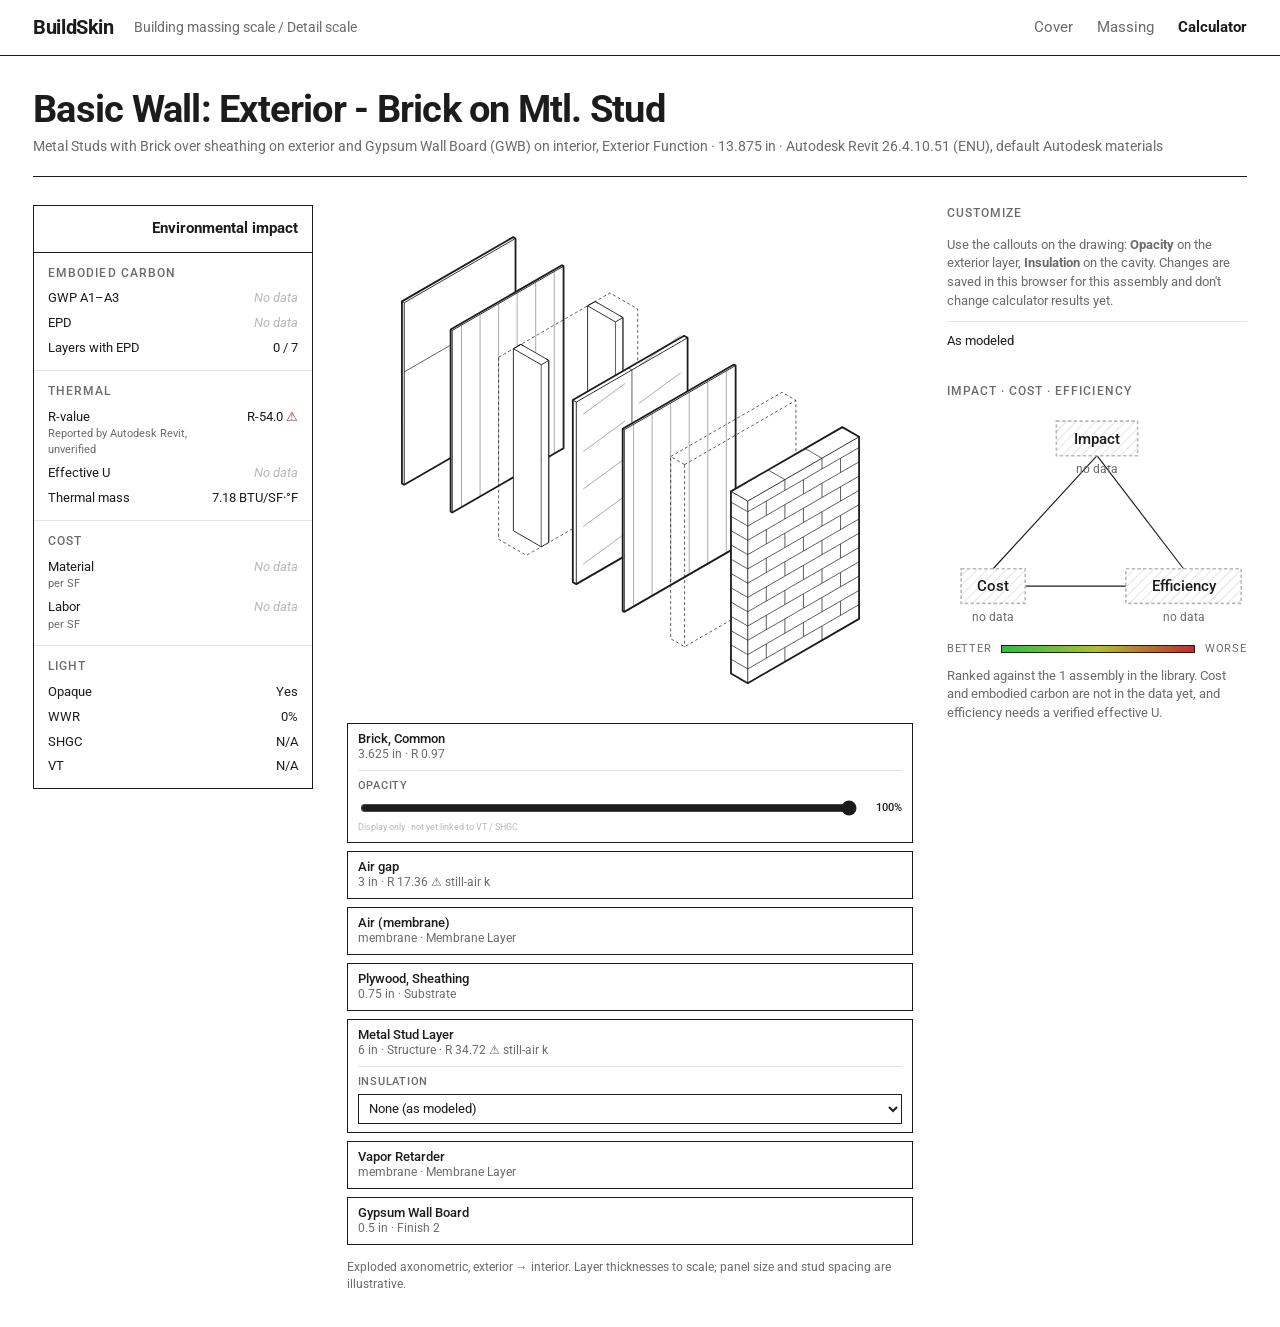
==== assembly.html @ 7315be74 "Commit" ====
<!doctype html>
<html lang="en">
<head>
  <meta charset="utf-8">
  <meta name="viewport" content="width=device-width, initial-scale=1">
  <title>BuildSkin · Assembly</title>
  <link rel="preconnect" href="https://fonts.googleapis.com">
  <link rel="preconnect" href="https://fonts.gstatic.com" crossorigin>
  <link href="https://fonts.googleapis.com/css2?family=Roboto:wght@300;400;500;700&display=swap" rel="stylesheet">
  <link rel="stylesheet" href="css/style.css">
  <script src="js/file-warning.js"></script>
</head>
<body class="page-detail">
  <header class="app-head">
    <a class="brand" href="index.html">BuildSkin</a>
    <span class="crumb"><a id="back" href="calculator.html">Building massing scale</a> / Detail scale</span>
    <nav class="page-nav" id="nav"></nav>
  </header>

  <main class="detail">
    <div class="d-title">
      <h1 class="title" id="aName">Assembly</h1>
      <p class="d-sub" id="aSub"></p>
    </div>

    <aside class="d-impact" id="impact" aria-label="Environmental impact"></aside>

    <section class="d-drawing">
      <div class="axon-wrap" id="axon"></div>
      <p class="d-note">Exploded axonometric, exterior → interior. Layer thicknesses to scale; panel size and stud spacing are illustrative.</p>
    </section>

    <aside class="d-side">
      <section class="side-block">
        <h2 class="label">Customize</h2>
        <div id="custom"></div>
      </section>
      <section class="side-block">
        <h2 class="label">Impact · cost · efficiency</h2>
        <div id="triad"></div>
      </section>
    </aside>
  </main>
  <script type="module" src="js/detail.js"></script>
</body>
</html>
---- css/style.css ----
/* BuildSkin: clean architectural-diagram style. Roboto, near-black ink on white, hairlines. */
:root {
  --bg: #fff;
  --fg: #1c1c1c;
  --ink: #1c1c1c;
  --muted: #6b6b6b;
  --dim: #b9b9b9;
  --rule: #e4e4e4;
  --tint: #f6f6f6;
  --warn: #b3261e;
  --font: Roboto, 'Helvetica Neue', Arial, sans-serif;
  --gutter: clamp(16px, 2.6vw, 40px);
  --hair: 1px solid var(--fg);
}

* { box-sizing: border-box; }
html, body { margin: 0; background: var(--bg); color: var(--fg); font-family: var(--font); font-size: 15px; line-height: 1.45; -webkit-font-smoothing: antialiased; }
body { min-height: 100vh; }
button { font: inherit; color: inherit; background: none; border: 0; padding: 0; cursor: pointer; }
a { color: inherit; text-decoration: none; }
input, select { font: inherit; color: var(--fg); }
:focus-visible { outline: 2px solid var(--fg); outline-offset: 2px; }

.title { margin: 0; font-weight: 700; line-height: 1.05; letter-spacing: -0.02em; }
.label { margin: 0; font-size: 11.5px; font-weight: 500; letter-spacing: .09em; text-transform: uppercase; color: var(--muted); }
.muted-note { color: var(--muted); }
.todo, .todo-line { color: var(--warn); }
.todo-line { font-size: .9em; margin-bottom: .4em; }
.warn { color: var(--warn); margin: .3em 0; }

.cta { font-size: 16px; font-weight: 500; letter-spacing: .01em; }
.cta:hover { text-decoration: underline; text-underline-offset: .25em; text-decoration-thickness: 1px; }
.cta.disabled { color: var(--dim); pointer-events: none; }
.link { color: var(--muted); font-size: 13px; }
.link:hover { color: var(--fg); text-decoration: underline; text-underline-offset: .25em; }
.btn { display: inline-flex; align-items: center; justify-content: center; height: 38px; padding: 0 18px; border: var(--hair); font-size: 13px; font-weight: 500; letter-spacing: .06em; text-transform: uppercase; }
.btn.primary { background: var(--fg); color: var(--bg); }
.btn:hover { background: var(--fg); color: var(--bg); }
.btn.muted { border-color: var(--dim); color: var(--muted); }
.btn.muted:hover { background: none; color: var(--fg); border-color: var(--fg); }

/* ---------- App header (all pages but the cover) ---------- */
.app-head {
  position: sticky; top: 0; z-index: 5; display: flex; align-items: center; gap: 20px;
  height: 56px; padding: 0 var(--gutter); background: var(--bg); border-bottom: var(--hair);
}
.brand { font-weight: 700; font-size: 20px; letter-spacing: -0.02em; }
.crumb { color: var(--muted); font-size: 14px; white-space: nowrap; overflow: hidden; text-overflow: ellipsis; }
.crumb a:hover { color: var(--fg); text-decoration: underline; text-underline-offset: .25em; }
.page-nav { display: flex; gap: 24px; margin-left: auto; font-size: 15px; }
.page-nav a { color: var(--muted); }
.page-nav a.current { color: var(--fg); font-weight: 700; }
.page-nav a:hover { color: var(--fg); }

/* ---------- 01 Cover ---------- */
.page-cover .page-nav { position: fixed; top: 20px; right: 32px; }
.cover { min-height: 100vh; }
.cover-next { position: fixed; right: 32px; bottom: 28px; }

/* ---------- 03 Calculator: massing-scale work surface ---------- */
.work {
  display: grid; grid-template-columns: minmax(0, 1fr) minmax(300px, 380px); gap: 0 var(--gutter);
  padding: var(--gutter); max-width: 1880px; margin: 0 auto;
}
.stage { min-width: 0; display: flex; flex-direction: column; }
.side { display: flex; flex-direction: column; gap: 36px; min-width: 0; border-left: var(--hair); padding-left: var(--gutter); }
.side-block { display: flex; flex-direction: column; gap: 14px; }

.viewer { position: relative; border: var(--hair); overflow: hidden; background: var(--bg); }
.viewer canvas { position: absolute; inset: 0; width: 100%; height: 100%; display: block; }
.viewer-main { height: clamp(380px, calc(100vh - 56px - 2 * var(--gutter) - 290px), 900px); }
.viewer-main.mode-existing canvas { cursor: crosshair; }
.viewer-mini { position: absolute; right: 14px; bottom: 14px; width: clamp(140px, 20%, 240px); aspect-ratio: 1; z-index: 2; border-color: var(--dim); }
.viewer-tools, .viewer-hint, .viewer-status, .viewer-label, .viewer-empty, .viewer-legend { position: absolute; z-index: 1; font-size: 12px; color: var(--muted); pointer-events: none; }
.viewer-tools { top: 12px; left: 12px; right: 12px; display: flex; flex-wrap: wrap; align-items: center; gap: 10px 18px; pointer-events: none; }
.viewer-tools > * { pointer-events: auto; }
.seg { display: inline-flex; border: var(--hair); background: var(--bg); }
.seg button { height: 30px; padding: 0 12px; font-size: 12px; font-weight: 500; letter-spacing: .04em; color: var(--muted); }
.seg button + button { border-left: var(--hair); }
.seg button:hover { color: var(--fg); }
.seg button.active { background: var(--fg); color: var(--bg); }
.viewer-tools .link { background: var(--bg); padding: 2px 0; }
.viewer-legend { top: 52px; left: 12px; display: flex; gap: 16px; }
.key { display: inline-block; width: 14px; height: 14px; border: var(--hair); vertical-align: -3px; margin-right: 6px; background: var(--bg); }
.key-existing { background:
  linear-gradient(var(--fg), var(--fg)) center / 8px 1.5px no-repeat,
  linear-gradient(var(--fg), var(--fg)) center / 1.5px 8px no-repeat, var(--bg); }
.viewer-hint { bottom: 34px; left: 12px; right: 30%; color: var(--dim); opacity: 0; transition: opacity .2s; }
.viewer:hover > .viewer-hint { opacity: 1; }
.viewer-status { bottom: 12px; left: 12px; right: 30%; color: var(--fg); }
.viewer-label { top: 8px; left: 10px; font-size: 11px; font-weight: 500; letter-spacing: .08em; text-transform: uppercase; }
.viewer-empty { inset: 0; display: grid; place-items: center; padding: 2em; text-align: center; color: var(--fg); font-size: 15px; }
.viewer-empty[hidden] { display: none; }

/* RESULTS / SURFACE / LAYERS / TARGETS */
.panel-tabs { display: flex; gap: 0; margin-top: 20px; border-bottom: var(--hair); }
.panel-tabs button { padding: 8px 16px 9px; font-size: 13px; font-weight: 500; color: var(--muted); border: 1px solid transparent; border-bottom: 0; margin-bottom: -1px; }
.panel-tabs button:hover { color: var(--fg); }
.panel-tabs button.active { color: var(--fg); border-color: var(--fg); background: var(--bg); }
.panel {
  border: var(--hair); border-top: 0; padding: 14px 18px; overflow: auto;
  height: 250px; font-size: 13px; line-height: 1.4; font-variant-numeric: tabular-nums;
}
.panel[hidden] { display: none; }
.data-table { display: flex; flex-direction: column; gap: 10px; }
.dt-group + .dt-group { border-top: 1px solid var(--rule); padding-top: 8px; }
.dt-row { display: grid; grid-template-columns: minmax(0, 1fr) 22% 22%; column-gap: 12px; padding: 1px 0; }
.dt-row > span { white-space: nowrap; overflow: hidden; text-overflow: ellipsis; }
.dt-row > span:not(:first-child) { text-align: right; }
.dt-head { font-size: 11px; font-weight: 500; letter-spacing: .08em; text-transform: uppercase; color: var(--muted); }
.data-table.stale [data-c="1"] { color: var(--dim); }
.panel table { width: 100%; border-collapse: collapse; margin: .4em 0 .8em; }
.panel th { text-align: left; font-weight: 500; font-size: 11px; letter-spacing: .06em; text-transform: uppercase; color: var(--muted); border-bottom: var(--hair); padding: .3em .5em .3em 0; }
.panel td { padding: .35em .5em .35em 0; vertical-align: top; border-bottom: 1px solid var(--rule); }
.panel table.layers td:not(:first-child), .panel table.layers th:not(:first-child) { text-align: right; white-space: nowrap; }
.panel td small { display: block; color: var(--muted); font-size: .85em; }
.panel-title { margin: .2em 0 .3em; font-weight: 700; }
.panel-sub { margin: .3em 0; }
.panel ul.flags { margin: .2em 0 .5em; padding-left: 1.2em; color: var(--muted); }
.target-inputs { display: flex; flex-wrap: wrap; align-items: center; gap: .6em 1.4em; margin: .5em 0; color: var(--muted); font-size: 12px; }
.target-inputs select, .target-inputs input { background: var(--bg); border: 1px solid var(--dim); padding: 3px 6px; }
.target-inputs input { width: 7em; }

/* Selected material mix */
.mix { display: grid; grid-template-columns: repeat(4, 1fr); gap: 12px; }
.mix-sq { position: relative; aspect-ratio: 1; border: 1px solid var(--dim); padding: 0; overflow: hidden; background: var(--bg); }
.mix-sq canvas { display: block; width: 100%; height: 100%; }
.mix-sq:hover { border-color: var(--fg); }
.mix-sq.selected { border: 2.5px solid var(--fg); }
.mix-sq.existing.unused canvas { opacity: .45; }
.mix-sq.empty { border-style: solid; border-color: var(--rule); }
.mix-detail { display: flex; flex-direction: column; gap: 4px; min-height: 64px; }
.mix-name { font-weight: 700; font-size: 16px; line-height: 1.25; }
.mix-meta { color: var(--muted); font-size: 13px; }
.mix-detail .cta { margin-top: 4px; font-size: 14px; }

/* Explore other assemblies */
.tabs { display: flex; flex-wrap: wrap; gap: 8px; }
.tab { height: 30px; padding: 0 12px; border: 1px solid var(--dim); color: var(--muted); font-size: 12px; font-weight: 500; letter-spacing: .06em; }
.tab:hover { color: var(--fg); border-color: var(--fg); }
.tab.active { border-color: var(--fg); color: var(--fg); box-shadow: inset 0 0 0 1px var(--fg); }
.tab.dim { opacity: .4; }
.explore { display: grid; grid-template-columns: repeat(3, 1fr); gap: 12px; }
.explore-empty { grid-column: 1 / -1; color: var(--muted); font-size: 13px; margin: 8px 0; }
.lib-cell { position: relative; aspect-ratio: 1; border: 1px solid var(--rule); padding: 10px 10px 24px; display: grid; place-items: center; color: var(--ink); overflow: hidden; background: var(--bg); }
.lib-cell.empty { border-style: dashed; }
.lib-cell svg { width: 100%; height: 100%; }
button.lib-cell:hover { border-color: var(--fg); }
.lib-cell.selected { border: 2.5px solid var(--fg); }
.lib-cap { position: absolute; left: 8px; right: 8px; bottom: 5px; font-size: 11px; line-height: 1.2; color: var(--muted); white-space: nowrap; overflow: hidden; text-overflow: ellipsis; text-align: left; }
.lib-cell.selected .lib-cap, .lib-cell:hover .lib-cap { color: var(--fg); }

/* pager: a hairline with a tick */
.pager { height: 22px; }
.pager input { -webkit-appearance: none; appearance: none; width: 100%; height: 100%; margin: 0; background: transparent; cursor: pointer; }
.pager input:disabled { cursor: default; opacity: .35; }
.pager input::-webkit-slider-runnable-track { height: 1px; background: var(--fg); }
.pager input::-moz-range-track { height: 1px; background: var(--fg); }
.pager input::-webkit-slider-thumb { -webkit-appearance: none; width: 28px; height: 5px; margin-top: -2px; background: var(--fg); border: 0; }
.pager input::-moz-range-thumb { width: 28px; height: 5px; background: var(--fg); border: 0; border-radius: 0; }

.search { display: flex; align-items: center; gap: 10px; height: 40px; padding: 0 12px; border: var(--hair); }
.search svg { width: 15px; height: 15px; flex: none; fill: none; stroke: var(--fg); stroke-width: 1.5; }
.search input { flex: 1; min-width: 0; border: 0; outline: 0; background: none; font-size: 14px; }
.search:focus-within { box-shadow: inset 0 0 0 1px var(--fg); }

.actions { display: flex; flex-wrap: wrap; gap: 10px; margin-top: auto; padding-top: 8px; }

@media (max-width: 980px) {
  .work { grid-template-columns: 1fr; gap: 32px; }
  .side { border-left: 0; padding-left: 0; border-top: var(--hair); padding-top: 24px; }
  .viewer-main { height: min(78vw, 640px); }
  .panel { height: auto; max-height: 70vh; }
  .crumb { display: none; }
}
@media (max-width: 560px) {
  .page-nav { gap: 14px; font-size: 14px; }
  .viewer-legend { display: none; }
  .viewer-mini { width: 32%; }
  .viewer-status { right: 36%; }
  .panel-tabs button { padding: 8px 10px 9px; }
  .dt-row { grid-template-columns: minmax(0, 1fr) 26% 26%; }
}

/* ---------- Assembly detail scale ---------- */
.detail {
  display: grid; grid-template-columns: minmax(220px, 280px) minmax(0, 1fr) minmax(240px, 300px);
  grid-template-areas: 'title title title' 'impact drawing side';
  gap: 28px var(--gutter); padding: var(--gutter); max-width: 1880px; margin: 0 auto;
}
.d-title { grid-area: title; display: flex; flex-direction: column; gap: 6px; padding-bottom: 20px; border-bottom: var(--hair); }
.d-title .title { font-size: clamp(26px, 3vw, 44px); }
.d-sub { margin: 0; color: var(--muted); font-size: 14px; }
.d-impact { grid-area: impact; border: var(--hair); align-self: start; font-variant-numeric: tabular-nums; }
.i-head { margin: 0; padding: 12px 14px; font-size: 15px; font-weight: 700; border-bottom: var(--hair); text-align: right; }
.i-group { padding: 12px 14px; display: flex; flex-direction: column; gap: 6px; }
.i-group + .i-group { border-top: 1px solid var(--rule); }
.i-group .label { margin-bottom: 2px; }
.i-row { display: flex; justify-content: space-between; align-items: baseline; gap: 12px; font-size: 13px; }
.i-row > span:first-child { color: var(--fg); }
.i-row > span:last-child { text-align: right; white-space: nowrap; }
.i-row small { display: block; color: var(--muted); font-size: 11px; }
.i-row .todo { color: var(--dim); font-style: italic; }
.warn-mark { color: var(--warn); font-weight: 400; }

.d-drawing { grid-area: drawing; min-width: 0; }
.axon-wrap { position: relative; color: var(--ink); min-height: 420px; }
.axon * { vector-effect: non-scaling-stroke; }
.axon-main { display: block; overflow: visible; }
.axon-main .layer { transition: opacity .15s; }
.axon-main .layer.hot polygon[fill="#fff"] { fill: #f1f1f1; }
.leaders { position: absolute; inset: 0; pointer-events: none; overflow: visible; }
.leaders path { fill: none; stroke: var(--fg); stroke-width: 1; }
.leaders circle { fill: var(--fg); }
.callout { position: absolute; padding: 7px 10px 8px; border: var(--hair); background: var(--bg); font-size: 12.5px; line-height: 1.3; }
.callout:hover { box-shadow: inset 0 0 0 1px var(--fg); }
.callout.is-custom { border-style: dashed; }
.c-name { font-weight: 500; }
.c-meta { color: var(--muted); font-size: 11.5px; }
.ctl { display: flex; flex-direction: column; gap: 4px; margin-top: 8px; padding-top: 8px; border-top: 1px solid var(--rule); font-size: 11px; font-weight: 500; letter-spacing: .07em; text-transform: uppercase; color: var(--muted); }
.ctl small { text-transform: none; letter-spacing: 0; font-weight: 400; color: var(--dim); }
.ctl select { text-transform: none; letter-spacing: 0; font-weight: 400; font-size: 13px; height: 30px; border: var(--hair); background: var(--bg); padding: 0 6px; border-radius: 0; }
.range { display: flex; align-items: center; gap: 10px; }
.range input { flex: 1; accent-color: var(--fg); }
.range output { width: 3em; text-align: right; color: var(--fg); letter-spacing: 0; font-variant-numeric: tabular-nums; }
.ctl-row { display: flex; flex-wrap: wrap; gap: 6px 14px; margin-top: 6px; font-size: 12px; color: var(--muted); }
.ctl-row input { width: 5.5em; height: 26px; border: 1px solid var(--dim); padding: 0 6px; font-size: 13px; }
.axon-wrap.stacked { display: flex; flex-direction: column; gap: 8px; }
.axon-wrap.stacked .callout { position: static; }
.d-note { margin: 14px 0 0; color: var(--muted); font-size: 12px; }

.d-side { grid-area: side; display: flex; flex-direction: column; gap: 32px; }
.custom-foot { display: flex; justify-content: space-between; align-items: center; margin-top: 10px; padding-top: 10px; border-top: 1px solid var(--rule); font-size: 13px; }
.d-side .muted-note { font-size: 13px; margin: 0; }
.triad { width: 100%; max-width: 300px; display: block; }
.triad .edge { fill: none; stroke: var(--fg); stroke-width: 1; }
.triad .node rect { stroke: var(--fg); stroke-width: 1.4; }
.triad text { font: 500 13px var(--font); fill: var(--fg); }
.triad .node:not(.none) text:first-of-type { fill: #fff; }
.triad .node.none rect { stroke: var(--dim); stroke-dasharray: 3 2; }
.triad text.nd { font-size: 10.5px; font-weight: 400; fill: var(--muted); }
.scale { display: flex; align-items: center; gap: 10px; font-size: 11px; color: var(--muted); text-transform: uppercase; letter-spacing: .07em; margin: 8px 0 10px; }
.scale i { flex: 1; height: 8px; border: 1px solid var(--fg); background: linear-gradient(90deg, hsl(130 62% 46%), hsl(65 62% 46%), hsl(0 62% 46%)); }

@media (max-width: 1180px) {
  .detail { grid-template-columns: minmax(0, 1fr) minmax(240px, 300px); grid-template-areas: 'title title' 'drawing drawing' 'impact side'; }
}
@media (max-width: 640px) {
  .detail { grid-template-columns: 1fr; grid-template-areas: 'title' 'drawing' 'impact' 'side'; }
}

/* ---------- 02 Massing ---------- */
.frame { max-width: 1600px; margin: 0 auto; padding: 32px var(--gutter) 120px; }
.m-title { font-size: clamp(32px, 3.4vw, 56px); margin-bottom: 32px; }
.dropzone {
  display: flex; flex-direction: column; align-items: center; justify-content: center; gap: 10px;
  min-height: 170px; border: 1px dashed var(--muted); cursor: pointer; text-align: center; padding: 24px;
  font-size: clamp(15px, 1.2vw, 20px); font-weight: 500; color: var(--muted); transition: color .15s, border-color .15s;
}
.dropzone small { font-size: 12.5px; font-weight: 400; color: var(--dim); max-width: 46ch; }
.dropzone:hover, .dropzone.over { color: var(--fg); border-color: var(--fg); }
.m-split { display: grid; grid-template-columns: 1fr 1fr; gap: 0 max(32px, 4vw); border-top: var(--hair); padding-top: 28px; }
.m-col { min-width: 0; }
.m-col + .m-col { border-left: var(--hair); padding-left: max(32px, 4vw); }
.m-col-head { margin: 0 0 24px; font-weight: 700; font-size: clamp(17px, 1.3vw, 22px); letter-spacing: -0.01em; }
.m-col-head .num { display: inline-block; min-width: 2em; font-weight: 400; color: var(--muted); font-variant-numeric: tabular-nums; }
.massing-grid { display: grid; grid-template-columns: repeat(auto-fill, minmax(220px, 1fr)); gap: 28px; }
.m-col .dropzone { min-height: 360px; margin-bottom: 32px; }
@media (max-width: 820px) {
  .m-split { grid-template-columns: 1fr; gap: 48px; }
  .m-col + .m-col { border-left: 0; padding-left: 0; border-top: var(--hair); padding-top: 32px; }
  .m-col .dropzone { min-height: 200px; }
}
.m-card { border: 1px solid var(--rule); padding: 14px; cursor: pointer; display: flex; flex-direction: column; gap: 8px; outline: none; background: var(--bg); }
.m-card:hover, .m-card:focus-visible { border-color: var(--fg); }
.m-card.selected { border: 2.5px solid var(--fg); padding: 12.5px; }
.m-thumb { aspect-ratio: 1; display: grid; place-items: center; overflow: hidden; }
.m-thumb img { width: 100%; height: 100%; object-fit: contain; display: block; }
.m-loading { font-size: 12px; color: var(--dim); letter-spacing: .06em; }
.m-name { font-size: 18px; font-weight: 700; margin-top: 4px; overflow-wrap: anywhere; letter-spacing: -0.01em; }
.m-stats { font-size: 12px; color: var(--muted); letter-spacing: .04em; min-height: 1.3em; }
.m-opts { display: flex; align-items: center; gap: 14px; font-size: 11.5px; font-weight: 500; letter-spacing: .06em; color: var(--muted); flex-wrap: wrap; }
.m-opts select { background: var(--bg); border: 1px solid var(--dim); padding: 2px 4px; font-weight: 400; }
.m-del { margin-left: auto; color: var(--muted); font-size: 12px; }
.m-del:hover { color: var(--fg); }
.m-src { margin-left: auto; color: var(--dim); }
.m-foot {
  position: fixed; left: 0; right: 0; bottom: 0; display: flex; justify-content: space-between; align-items: center; gap: 16px;
  padding: 16px var(--gutter); background: var(--bg); border-top: var(--hair); font-size: 13px; color: var(--muted); letter-spacing: .04em;
}

/* Shown when a page is opened as file:// or the massing library can't load */
.file-warning { position: relative; z-index: 10; padding: 14px 20px; border-bottom: 2px solid var(--warn); color: var(--warn); background: var(--bg); font-size: 15px; line-height: 1.5; }
.m-empty { grid-column: 1 / -1; color: var(--warn); font-size: 14px; line-height: 1.5; }
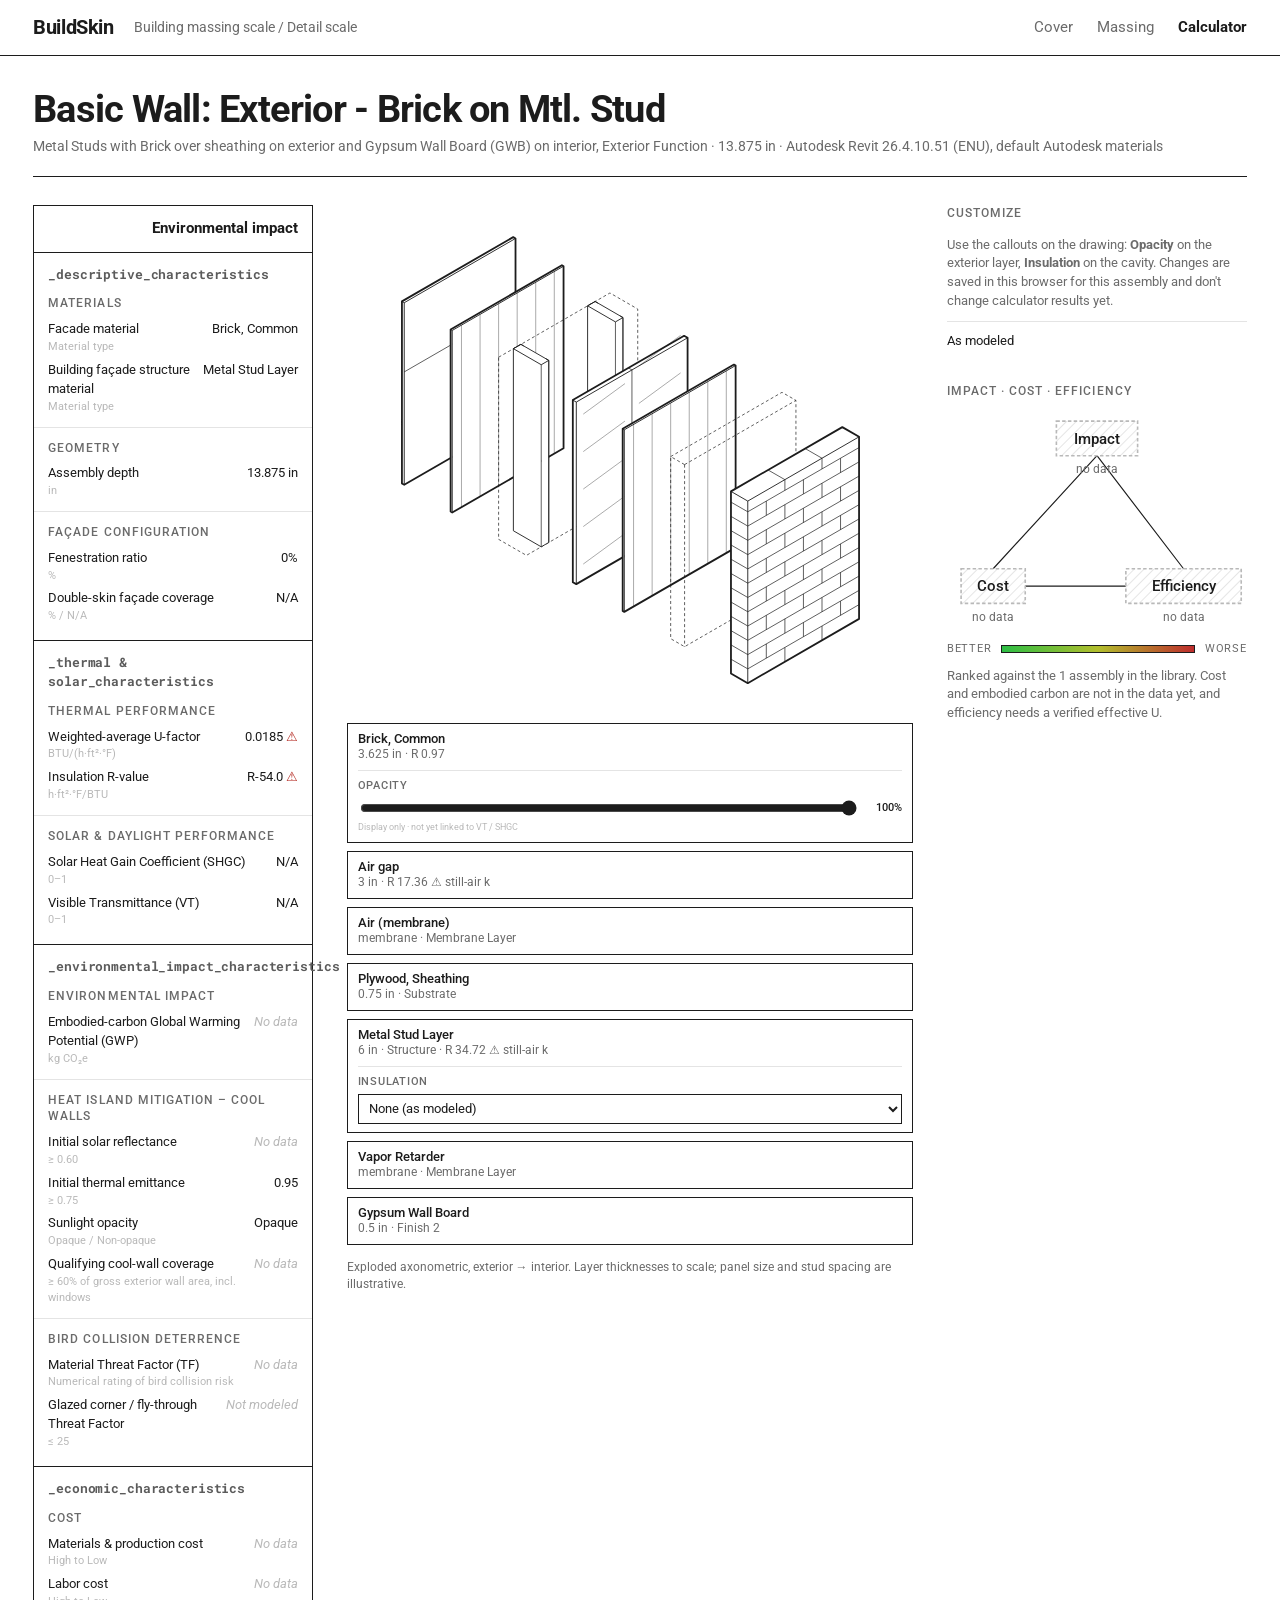
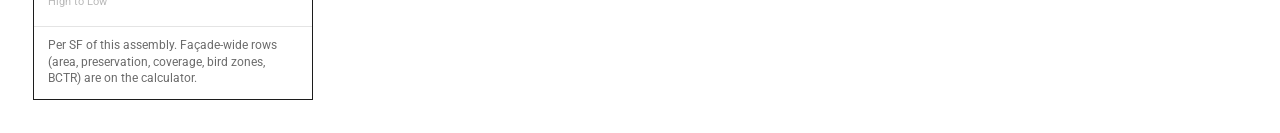
==== commit d97c417c: "Update" ====
--- a/assembly.html
+++ b/assembly.html
@@ -6,7 +6,7 @@
   <title>BuildSkin · Assembly</title>
   <link rel="preconnect" href="https://fonts.googleapis.com">
   <link rel="preconnect" href="https://fonts.gstatic.com" crossorigin>
-  <link href="https://fonts.googleapis.com/css2?family=Roboto:wght@300;400;500;700&display=swap" rel="stylesheet">
+  <link href="https://fonts.googleapis.com/css2?family=Roboto+Mono:wght@500;700&family=Roboto:wght@300;400;500;700&display=swap" rel="stylesheet">
   <link rel="stylesheet" href="css/style.css">
   <script src="js/file-warning.js"></script>
 </head>
--- a/css/style.css
+++ b/css/style.css
@@ -292,3 +292,21 @@
 /* Shown when a page is opened as file:// or the massing library can't load */
 .file-warning { position: relative; z-index: 10; padding: 14px 20px; border-bottom: 2px solid var(--warn); color: var(--warn); background: var(--bg); font-size: 15px; line-height: 1.5; }
 .m-empty { grid-column: 1 / -1; color: var(--warn); font-size: 14px; line-height: 1.5; }
+
+/* ---------- Characteristics tables (results + detail impact) ---------- */
+.dt-title { margin: 0; font-family: 'Roboto Mono', ui-monospace, monospace; font-weight: 700; font-size: 15px; letter-spacing: -0.01em; color: #5b5b5b; }
+.dt-section { display: flex; flex-direction: column; gap: 10px; }
+.dt-section + .dt-section { margin-top: 12px; padding-top: 14px; border-top: var(--hair); }
+.data-table .dt-head { position: sticky; top: -14px; z-index: 1; background: var(--bg); padding: 4px 0 6px; margin-top: -4px; }
+.dt-cat { font-size: 11px; font-weight: 500; letter-spacing: .08em; text-transform: uppercase; color: var(--muted); margin-bottom: 2px; }
+.dt-group { display: flex; flex-direction: column; gap: 3px; }
+.dt-group + .dt-group { border-top: 1px solid var(--rule); padding-top: 8px; }
+.dt-row > span:first-child { white-space: normal; }
+.dt-row small { display: block; color: var(--dim); font-size: 11px; line-height: 1.25; }
+.dt-row .nodata { color: var(--dim); font-style: italic; }
+.i-section { padding-bottom: 4px; }
+.i-section + .i-section { border-top: var(--hair); }
+.i-section > .dt-title { padding: 12px 14px 0; font-size: 13px; }
+.i-row small { color: var(--dim); }
+.i-custom { padding-left: 10px; border-left: 2px solid var(--fg); }
+.i-foot { margin: 0; padding: 10px 14px 12px; border-top: 1px solid var(--rule); font-size: 11.5px; }
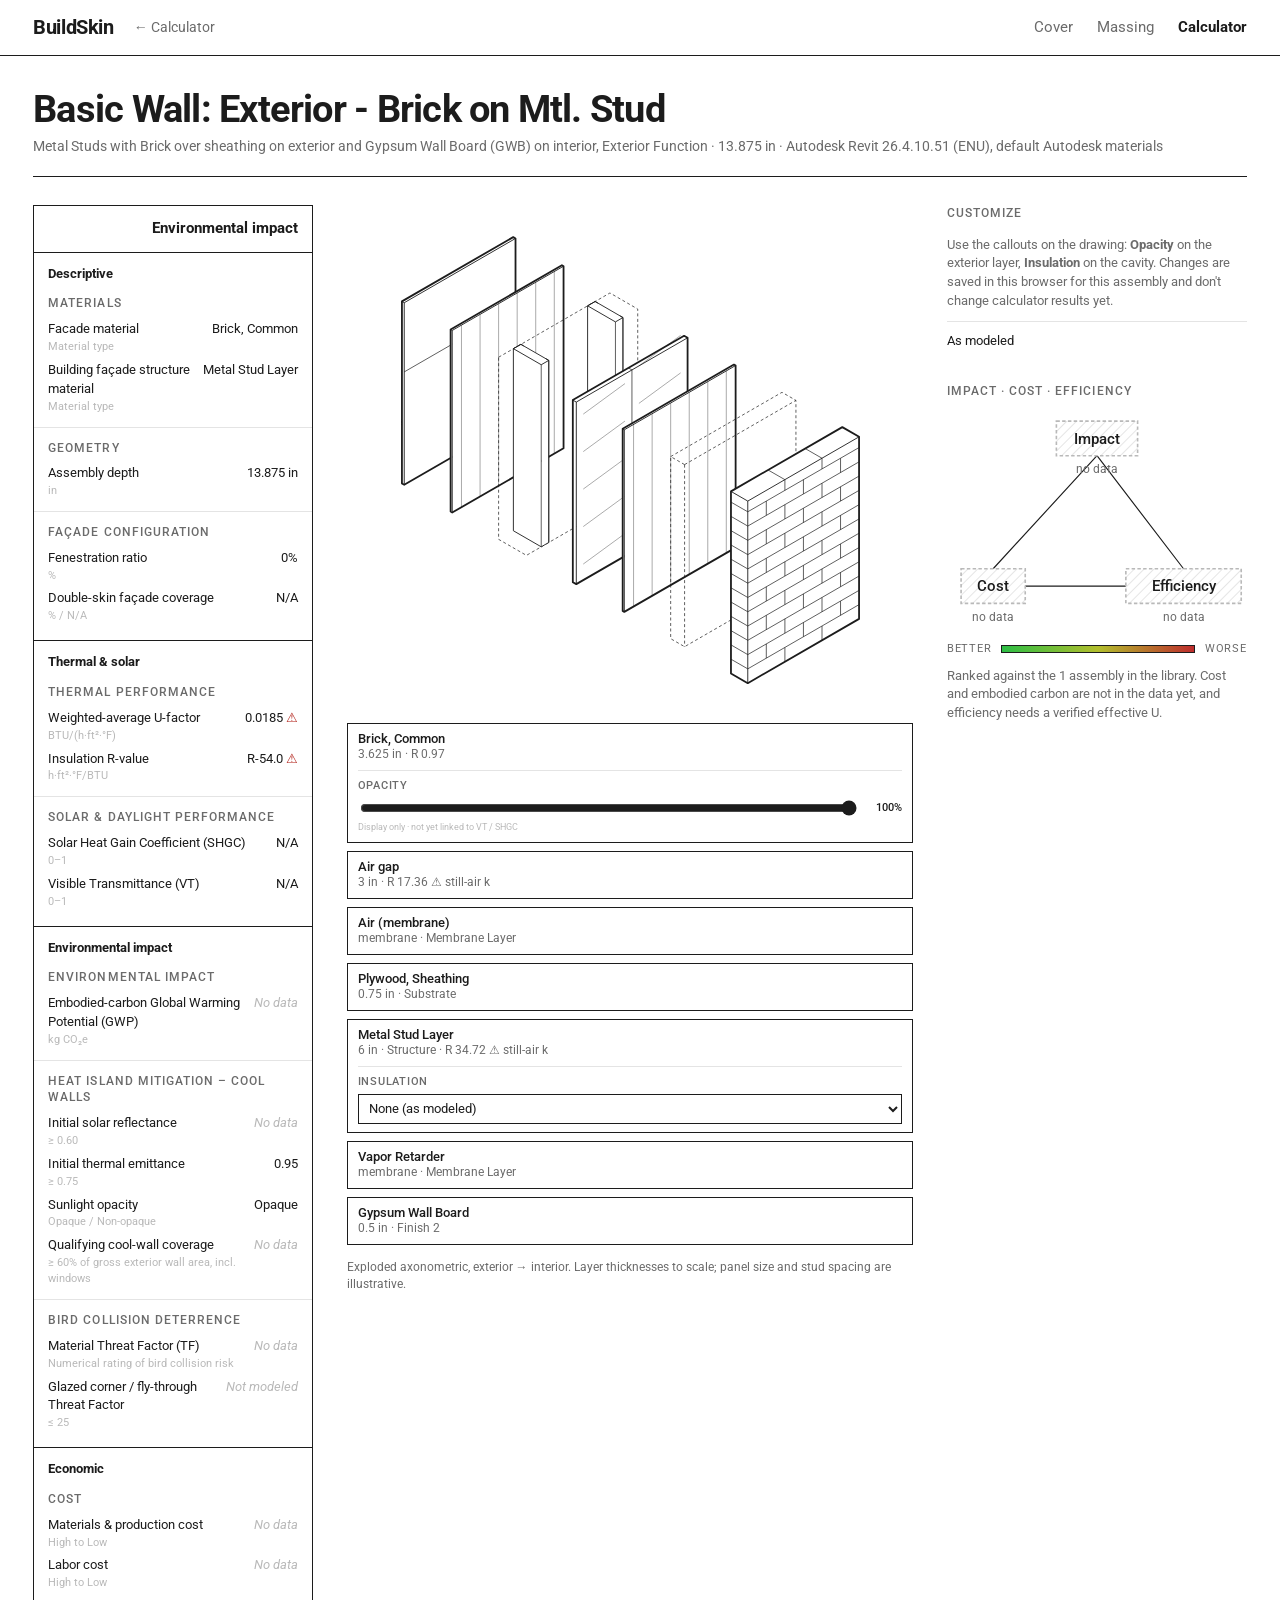
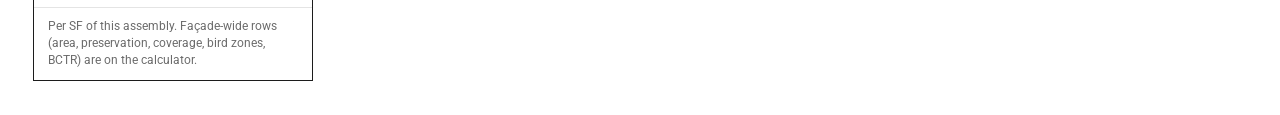
==== commit 6a6dd058: "Coomit" ====
--- a/assembly.html
+++ b/assembly.html
@@ -6,14 +6,14 @@
   <title>BuildSkin · Assembly</title>
   <link rel="preconnect" href="https://fonts.googleapis.com">
   <link rel="preconnect" href="https://fonts.gstatic.com" crossorigin>
-  <link href="https://fonts.googleapis.com/css2?family=Roboto+Mono:wght@500;700&family=Roboto:wght@300;400;500;700&display=swap" rel="stylesheet">
+  <link href="https://fonts.googleapis.com/css2?family=Roboto:wght@300;400;500;700&display=swap" rel="stylesheet">
   <link rel="stylesheet" href="css/style.css">
   <script src="js/file-warning.js"></script>
 </head>
 <body class="page-detail">
   <header class="app-head">
     <a class="brand" href="index.html">BuildSkin</a>
-    <span class="crumb"><a id="back" href="calculator.html">Building massing scale</a> / Detail scale</span>
+    <span class="crumb"><a id="back" href="calculator.html">← Calculator</a></span>
     <nav class="page-nav" id="nav"></nav>
   </header>
 
--- a/css/style.css
+++ b/css/style.css
@@ -294,9 +294,9 @@
 .m-empty { grid-column: 1 / -1; color: var(--warn); font-size: 14px; line-height: 1.5; }
 
 /* ---------- Characteristics tables (results + detail impact) ---------- */
-.dt-title { margin: 0; font-family: 'Roboto Mono', ui-monospace, monospace; font-weight: 700; font-size: 15px; letter-spacing: -0.01em; color: #5b5b5b; }
+.dt-title { margin: 0; font-weight: 700; font-size: 14px; color: var(--fg); }
 .dt-section { display: flex; flex-direction: column; gap: 10px; }
-.dt-section + .dt-section { margin-top: 12px; padding-top: 14px; border-top: var(--hair); }
+.dt-section[hidden] { display: none; }
 .data-table .dt-head { position: sticky; top: -14px; z-index: 1; background: var(--bg); padding: 4px 0 6px; margin-top: -4px; }
 .dt-cat { font-size: 11px; font-weight: 500; letter-spacing: .08em; text-transform: uppercase; color: var(--muted); margin-bottom: 2px; }
 .dt-group { display: flex; flex-direction: column; gap: 3px; }
